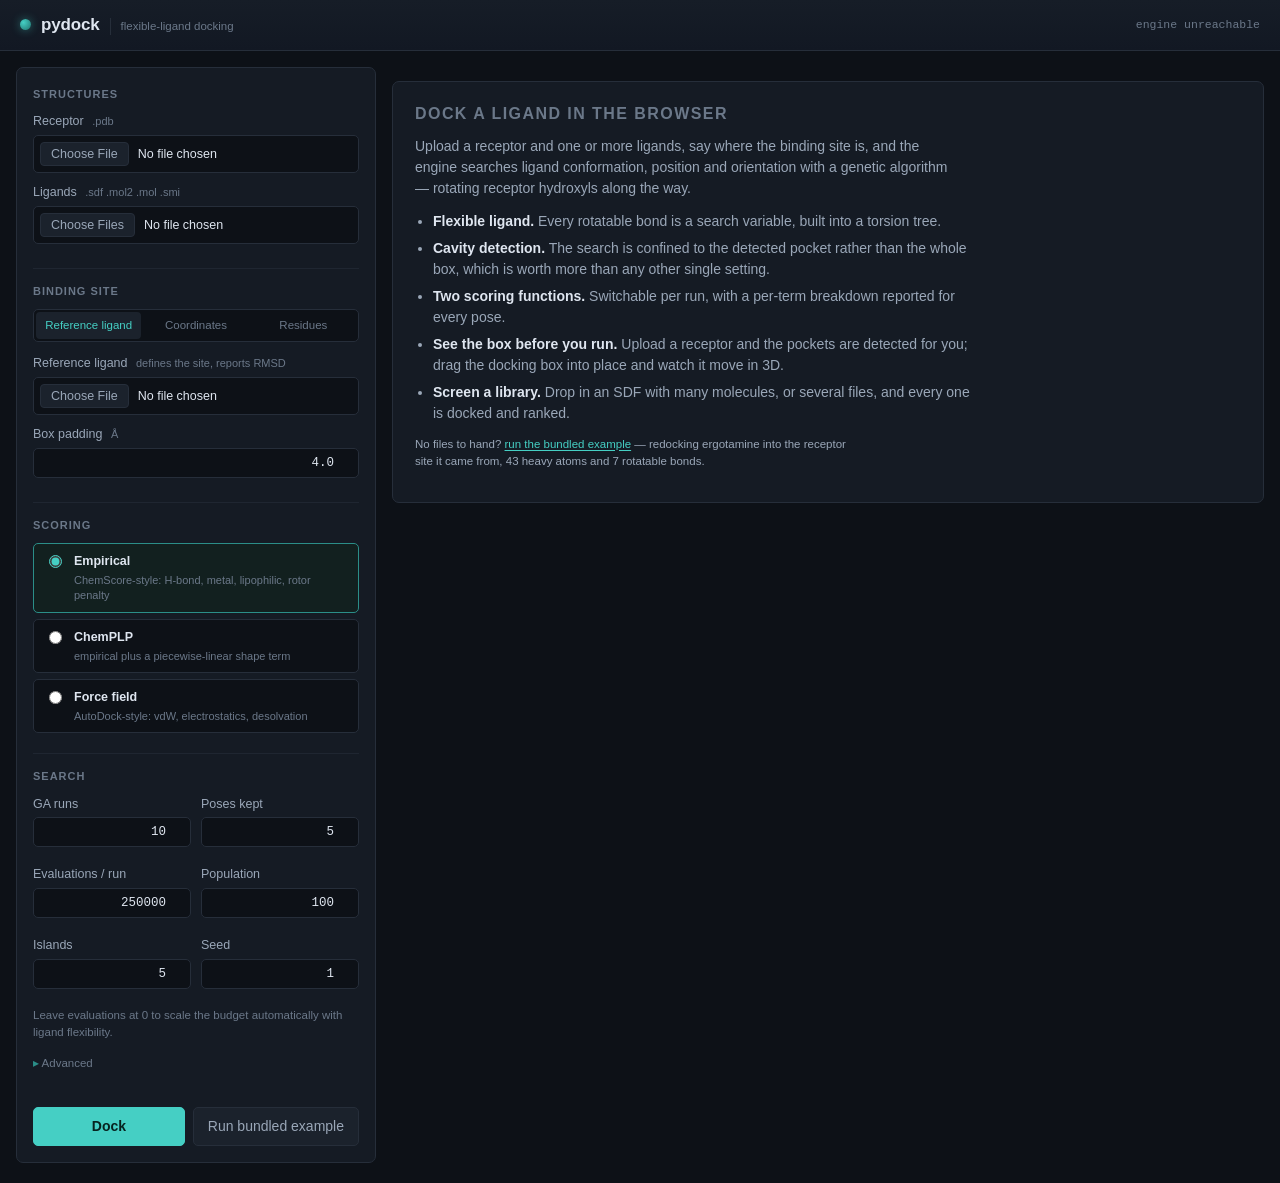
==== pydock_web/static/index.html @ b07956a0 "pydock 0.1.0: docking engine, browser UI and desktop app A from-scratch flexible-ligand docking engi" ====
<!DOCTYPE html>
<html lang="en">
<head>
<meta charset="utf-8">
<meta name="viewport" content="width=device-width, initial-scale=1">
<title>pydock</title>
<link rel="icon" href="favicon.ico">
<link rel="stylesheet" href="style.css">
</head>
<body>

<header class="topbar">
  <div class="brand">
    <span class="mark" aria-hidden="true"></span>
    <h1>pydock</h1>
    <span class="tag">flexible-ligand docking</span>
  </div>
  <div class="env" id="env">checking engine&hellip;</div>
</header>

<main class="layout">

  <!-- ------------------------------------------------ setup ----------- -->
  <aside class="panel setup">
    <form id="form" autocomplete="off">

      <section>
        <h2>Structures</h2>
        <label class="file">
          <span class="lab">Receptor <em>.pdb</em></span>
          <input type="file" name="receptor" accept=".pdb,.ent" required>
        </label>
        <label class="file">
          <span class="lab">Ligands <em>.sdf .mol2 .mol .smi</em></span>
          <input type="file" name="ligands" multiple
                 accept=".sdf,.mol,.mol2,.pdb,.smi,.smiles" required>
        </label>
      </section>

      <section>
        <h2>Binding site</h2>
        <div class="seg" role="tablist" id="siteMode">
          <button type="button" class="on" data-mode="reference">Reference ligand</button>
          <button type="button" data-mode="centre">Coordinates</button>
          <button type="button" data-mode="residues">Residues</button>
        </div>

        <div class="mode" data-mode="reference">
          <label class="file">
            <span class="lab">Reference ligand <em>defines the site, reports RMSD</em></span>
            <input type="file" name="reference"
                   accept=".sdf,.mol,.mol2,.pdb">
          </label>
          <label class="num">
            <span class="lab">Box padding <em>Å</em></span>
            <input type="number" name="padding" value="4.0" step="0.5" min="0" max="15">
          </label>
        </div>

        <div class="mode hidden" data-mode="centre">
          <span class="lab">Box centre <em>Å</em></span>
          <div class="triple">
            <label class="num"><span class="lab">X</span>
              <input type="number" name="centre_x" step="any" value="0"></label>
            <label class="num"><span class="lab">Y</span>
              <input type="number" name="centre_y" step="any" value="0"></label>
            <label class="num"><span class="lab">Z</span>
              <input type="number" name="centre_z" step="any" value="0"></label>
          </div>
          <span class="lab">Box size <em>Å</em></span>
          <div class="triple">
            <label class="num"><span class="lab">W</span>
              <input type="number" name="size_x" step="any" min="6" max="80" value="22"></label>
            <label class="num"><span class="lab">H</span>
              <input type="number" name="size_y" step="any" min="6" max="80" value="22"></label>
            <label class="num"><span class="lab">D</span>
              <input type="number" name="size_z" step="any" min="6" max="80" value="22"></label>
          </div>
          <p class="hint">Upload a receptor and the box appears in the
            <strong>Binding site</strong> panel, where you can drag it into
            place.</p>
        </div>

        <div class="mode hidden" data-mode="residues">
          <label class="num">
            <span class="lab">Residues <em>chain:number, space separated</em></span>
            <input type="text" name="site_residues" placeholder="A:129 A:201 A:330">
          </label>
        </div>
      </section>

      <section>
        <h2>Scoring</h2>
        <div class="radios">
          <label><input type="radio" name="scoring" value="empirical" checked>
            <span><strong>Empirical</strong><em>ChemScore-style: H-bond, metal,
              lipophilic, rotor penalty</em></span></label>
          <label><input type="radio" name="scoring" value="chemplp">
            <span><strong>ChemPLP</strong><em>empirical plus a piecewise-linear
              shape term</em></span></label>
          <label><input type="radio" name="scoring" value="forcefield">
            <span><strong>Force field</strong><em>AutoDock-style: vdW,
              electrostatics, desolvation</em></span></label>
        </div>
      </section>

      <section>
        <h2>Search</h2>
        <div class="grid2">
          <label class="num"><span class="lab">GA runs</span>
            <input type="number" name="n_runs" value="10" min="1" max="50"></label>
          <label class="num"><span class="lab">Poses kept</span>
            <input type="number" name="n_poses" value="5" min="1" max="50"></label>
          <label class="num"><span class="lab">Evaluations / run</span>
            <input type="number" name="n_evals" value="250000" min="0" max="2000000"
                   step="10000" placeholder="auto"></label>
          <label class="num"><span class="lab">Population</span>
            <input type="number" name="pop_size" value="100" min="10" max="500"></label>
          <label class="num"><span class="lab">Islands</span>
            <input type="number" name="n_islands" value="5" min="1" max="20"></label>
          <label class="num"><span class="lab">Seed</span>
            <input type="number" name="seed" value="1" min="0"></label>
        </div>
        <p class="hint">Leave evaluations at 0 to scale the budget
          automatically with ligand flexibility.</p>
        <details>
          <summary>Advanced</summary>
          <div class="checks">
            <label><input type="checkbox" name="detect_cavity" checked>
              Detect the cavity and search only inside it</label>
            <label><input type="checkbox" name="rotate_receptor_oh" checked>
              Let receptor hydroxyls rotate</label>
            <label><input type="checkbox" name="keep_waters">
              Keep crystallographic waters</label>
          </div>
          <label class="num"><span class="lab">Grid spacing <em>Å</em></span>
            <input type="number" name="spacing" value="0.4" step="0.05"
                   min="0.2" max="1.0"></label>
        </details>
      </section>

      <div class="actions">
        <button type="submit" class="primary" id="go">Dock</button>
        <button type="button" id="example">Run bundled example</button>
      </div>
      <p class="err hidden" id="formErr"></p>
    </form>
  </aside>

  <!-- ------------------------------------------------ results --------- -->
  <section class="main">

    <!-- --------------------------------------------- box editor ------- -->
    <div class="panel siteCard hidden" id="siteCard">
      <div class="viewerHead">
        <div class="tabs">
          <strong class="siteTitle">Binding site</strong>
          <span class="muted" id="siteMeta"></span>
        </div>
        <div class="viewOpts">
          <label><input type="checkbox" id="sitePick"> click to centre</label>
          <button type="button" class="ghost" id="siteFitRef" disabled>Fit reference</button>
          <button type="button" class="ghost" id="siteWhole">Whole protein</button>
          <button type="button" class="ghost" id="siteRecentre">Recentre view</button>
        </div>
      </div>

      <div class="pockets" id="pockets"></div>

      <div class="viewerWrap">
        <div id="siteViewer"></div>
        <div class="viewerNote hidden" id="siteNote"></div>
        <div class="legend" id="siteLegend"></div>
      </div>

      <div class="boxControls">
        <div class="axisRow">
          <span class="axisLab">Centre</span>
          <div class="sliders" id="centreSliders"></div>
        </div>
        <div class="axisRow">
          <span class="axisLab">Size</span>
          <div class="sliders" id="sizeSliders"></div>
        </div>
        <p class="boxReadout muted" id="boxReadout"></p>
      </div>
    </div>

    <!-- --------------------------------------------- screening -------- -->
    <div class="panel screenCard hidden" id="screenCard">
      <div class="viewerHead">
        <div class="tabs"><strong class="siteTitle">Screening</strong>
          <span class="muted" id="screenMeta"></span></div>
        <div class="viewOpts">
          <label><input type="checkbox" id="byEfficiency"> rank by ligand efficiency</label>
          <a class="ghost" id="dlRanking" download>Download CSV</a>
        </div>
      </div>
      <div class="tableWrap">
        <table id="screenTable">
          <thead><tr>
            <th>#</th><th>Ligand</th><th>Score</th><th>LE</th>
            <th>Heavy</th><th>Rotors</th><th>Modes</th><th>RMSD</th><th>Time</th>
          </tr></thead>
          <tbody></tbody>
        </table>
      </div>
    </div>

    <div class="panel status hidden" id="statusCard">
      <div class="statusHead">
        <div>
          <span class="dot" id="dot"></span>
          <strong id="statusText">queued</strong>
          <span class="muted" id="statusMeta"></span>
        </div>
        <button type="button" id="cancel" class="ghost hidden">Cancel</button>
      </div>
      <div class="bar"><div class="fill" id="fill"></div></div>
      <pre class="log" id="log" aria-live="polite"></pre>
    </div>

    <div class="panel viewerCard hidden" id="viewerCard">
      <div class="viewerHead">
        <div class="tabs" id="ligTabs"></div>
        <div class="viewOpts">
          <label><input type="checkbox" id="optRef" checked> reference</label>
          <label><input type="checkbox" id="optPocket" checked> pocket</label>
          <label><input type="checkbox" id="optSurface"> surface</label>
          <button type="button" class="ghost" id="reset">Recentre</button>
          <a class="ghost" id="dl" download>Download SDF</a>
        </div>
      </div>
      <div class="viewerWrap">
        <div id="viewer"></div>
        <div class="viewerNote hidden" id="viewerNote"></div>
        <div class="legend" id="legend"></div>
      </div>
      <div class="tableWrap">
        <table id="poseTable">
          <thead><tr>
            <th>Pose</th><th>Score</th><th>RMSD</th><th>Run</th><th>Terms</th>
          </tr></thead>
          <tbody></tbody>
        </table>
      </div>
      <p class="summary muted" id="summary"></p>
    </div>

    <div class="panel intro" id="intro">
      <h2>Dock a ligand in the browser</h2>
      <p>Upload a receptor and one or more ligands, say where the binding site
        is, and the engine searches ligand conformation, position and
        orientation with a genetic algorithm &mdash; rotating receptor
        hydroxyls along the way.</p>
      <ul>
        <li><strong>Flexible ligand.</strong> Every rotatable bond is a search
          variable, built into a torsion tree.</li>
        <li><strong>Cavity detection.</strong> The search is confined to the
          detected pocket rather than the whole box, which is worth more than
          any other single setting.</li>
        <li><strong>Two scoring functions.</strong> Switchable per run, with a
          per-term breakdown reported for every pose.</li>
        <li><strong>See the box before you run.</strong> Upload a receptor and
          the pockets are detected for you; drag the docking box into place
          and watch it move in 3D.</li>
        <li><strong>Screen a library.</strong> Drop in an SDF with many
          molecules, or several files, and every one is docked and ranked.</li>
      </ul>
      <p class="hint">No files to hand? <button type="button" class="link"
        id="example2">run the bundled example</button> &mdash; redocking
        ergotamine into the receptor site it came from, 43 heavy atoms and
        7 rotatable bonds.</p>
    </div>

    <div class="panel jobsCard hidden" id="jobsCard">
      <h2>Recent jobs</h2>
      <ul class="jobs" id="jobs"></ul>
    </div>

  </section>
</main>

<!-- 3Dmol.js is vendored so the app works with no internet access; the CDN
     is only a fallback if the local copy is missing. -->
<script src="vendor/3Dmol-min.js"></script>
<script>
  if (!window.$3Dmol) {
    document.write('<script src="https://3Dmol.org/build/3Dmol-min.js"><\/script>');
  }
</script>
<script src="app.js"></script>
</body>
</html>
---- pydock_web/static/style.css ----
/* pydock -- a dark instrument panel: dense, quiet, numbers in monospace. */

:root {
  --bg: #0d1117;
  --panel: #151b24;
  --panel-2: #1b222c;
  --line: #262e3a;
  --line-soft: #1f2631;
  --ink: #dfe6f0;
  --ink-dim: #9aa7b8;
  --ink-faint: #6b7889;
  --teal: #45cfc4;
  --teal-dim: #2b8e88;
  --amber: #e9a14b;
  --red: #e5705f;
  --green: #6ec98a;
  --mono: ui-monospace, "SF Mono", "JetBrains Mono", Menlo, Consolas, monospace;
  --sans: ui-sans-serif, -apple-system, "Segoe UI", Inter, Roboto, sans-serif;
  --r: 7px;
}

* { box-sizing: border-box; }

html, body {
  margin: 0;
  height: 100%;
  background: var(--bg);
  color: var(--ink);
  font-family: var(--sans);
  font-size: 14px;
  line-height: 1.5;
  -webkit-font-smoothing: antialiased;
}

h1, h2 { font-weight: 600; letter-spacing: -0.01em; }

/* ------------------------------------------------------------ topbar -- */
.topbar {
  display: flex; align-items: center; justify-content: space-between;
  gap: 16px; padding: 12px 20px;
  border-bottom: 1px solid var(--line);
  background: linear-gradient(180deg, #161d27, #121823);
  position: sticky; top: 0; z-index: 20;
}
.brand { display: flex; align-items: baseline; gap: 10px; }
.brand h1 { font-size: 17px; margin: 0; }
.mark {
  width: 11px; height: 11px; border-radius: 50%;
  background: radial-gradient(circle at 32% 32%, var(--teal), var(--teal-dim) 70%, #14403e);
  box-shadow: 0 0 10px rgba(69, 207, 196, .45);
  align-self: center;
}
.tag {
  font-size: 11.5px; color: var(--ink-faint);
  border-left: 1px solid var(--line); padding-left: 10px;
}
.env { font-family: var(--mono); font-size: 11.5px; color: var(--ink-faint); }
.env b { color: var(--ink-dim); font-weight: 500; }

/* ------------------------------------------------------------ layout -- */
.layout {
  display: grid;
  grid-template-columns: minmax(320px, 360px) minmax(0, 1fr);
  gap: 16px; padding: 16px; align-items: start;
  max-width: 1600px; margin: 0 auto;
}
@media (max-width: 950px) {
  .layout { grid-template-columns: 1fr; }
}

.panel {
  background: var(--panel);
  border: 1px solid var(--line);
  border-radius: var(--r);
}
.setup { padding: 4px 16px 16px; position: sticky; top: 64px; }
@media (max-width: 950px) { .setup { position: static; } }
.main { display: flex; flex-direction: column; gap: 16px; min-width: 0; }

/* ------------------------------------------------------------- forms -- */
section { padding: 14px 0; border-bottom: 1px solid var(--line-soft); }
section:last-of-type { border-bottom: 0; }
section h2 {
  font-size: 11px; text-transform: uppercase; letter-spacing: .09em;
  color: var(--ink-faint); margin: 0 0 10px;
}

label.file, label.num { display: block; margin-bottom: 10px; }
.lab { display: block; font-size: 12.5px; color: var(--ink-dim); margin-bottom: 4px; }
.lab em { color: var(--ink-faint); font-style: normal; font-size: 11px; margin-left: 5px; }

input[type=file], input[type=text], input[type=number] {
  width: 100%; background: var(--bg); color: var(--ink);
  border: 1px solid var(--line); border-radius: 5px;
  padding: 7px 9px; font-family: var(--mono); font-size: 12.5px;
}
input[type=number] { text-align: right; }
input[type=file] { font-family: var(--sans); padding: 6px; cursor: pointer; }
input[type=file]::file-selector-button {
  background: var(--panel-2); color: var(--ink-dim);
  border: 1px solid var(--line); border-radius: 4px;
  padding: 4px 10px; margin-right: 9px; cursor: pointer; font: inherit;
}
input:focus-visible {
  outline: none; border-color: var(--teal-dim);
  box-shadow: 0 0 0 2px rgba(69, 207, 196, .16);
}

.triple { display: grid; grid-template-columns: repeat(3, 1fr); gap: 8px; }
.grid2 { display: grid; grid-template-columns: 1fr 1fr; gap: 8px 10px; }
.hint { font-size: 11.5px; color: var(--ink-faint); margin: 8px 0 0; }

.seg { display: flex; gap: 2px; background: var(--bg);
       border: 1px solid var(--line); border-radius: 5px; padding: 2px;
       margin-bottom: 12px; }
.seg button {
  flex: 1; background: transparent; border: 0; border-radius: 4px;
  color: var(--ink-faint); font: inherit; font-size: 11.5px;
  padding: 5px 4px; cursor: pointer;
}
.seg button.on { background: var(--panel-2); color: var(--teal); }
.seg button:hover:not(.on) { color: var(--ink-dim); }

.radios label {
  display: flex; gap: 9px; align-items: flex-start;
  padding: 8px 10px; margin-bottom: 6px;
  border: 1px solid var(--line); border-radius: 5px; cursor: pointer;
  background: var(--bg);
}
.radios label:has(input:checked) {
  border-color: var(--teal-dim); background: #12201f;
}
.radios input { margin-top: 3px; accent-color: var(--teal); }
.radios strong { display: block; font-size: 12.5px; font-weight: 600; }
.radios em {
  display: block; font-style: normal; font-size: 11px;
  color: var(--ink-faint); line-height: 1.4; margin-top: 2px;
}

details { margin-top: 10px; }
summary {
  cursor: pointer; font-size: 11.5px; color: var(--ink-faint);
  padding: 4px 0; list-style: none;
}
summary::marker, summary::-webkit-details-marker { display: none; }
summary::before { content: "▸ "; color: var(--teal-dim); }
details[open] summary::before { content: "▾ "; }
.checks { margin: 8px 0; }
.checks label {
  display: flex; gap: 8px; align-items: flex-start;
  font-size: 12px; color: var(--ink-dim); margin-bottom: 7px; cursor: pointer;
}
.checks input { accent-color: var(--teal); margin-top: 2px; }

.actions { display: flex; gap: 8px; margin-top: 16px; }
button, .ghost {
  font: inherit; cursor: pointer; border-radius: 5px;
  border: 1px solid var(--line); background: var(--panel-2);
  color: var(--ink-dim); padding: 8px 14px;
}
button:hover, .ghost:hover { border-color: var(--ink-faint); color: var(--ink); }
button.primary {
  flex: 1; background: var(--teal); border-color: var(--teal);
  color: #07231f; font-weight: 600;
}
button.primary:hover { background: #5adbd0; }
button.primary:disabled {
  background: var(--panel-2); border-color: var(--line);
  color: var(--ink-faint); cursor: progress; font-weight: 500;
}
button.link {
  background: none; border: 0; padding: 0; color: var(--teal);
  text-decoration: underline; text-underline-offset: 2px;
}
a.ghost { text-decoration: none; display: inline-block; }
.err {
  margin: 12px 0 0; padding: 8px 10px; font-size: 12px;
  color: #ffd9d2; background: #2d1613; border: 1px solid #5d2a22;
  border-radius: 5px; white-space: pre-wrap;
}

/* ------------------------------------------------------------ status -- */
.status { padding: 14px 16px; }
.statusHead {
  display: flex; align-items: center; justify-content: space-between;
  gap: 12px; margin-bottom: 10px;
}
.statusHead strong { font-size: 13px; }
.dot {
  display: inline-block; width: 8px; height: 8px; border-radius: 50%;
  background: var(--ink-faint); margin-right: 7px; vertical-align: 1px;
}
.dot.run { background: var(--teal); animation: pulse 1.3s ease-in-out infinite; }
.dot.done { background: var(--green); }
.dot.fail { background: var(--red); }
@keyframes pulse { 50% { opacity: .3; } }
.muted { color: var(--ink-faint); font-size: 12px; font-family: var(--mono); }
.bar {
  height: 4px; background: var(--bg); border-radius: 3px; overflow: hidden;
  border: 1px solid var(--line-soft);
}
.fill {
  height: 100%; width: 0; border-radius: 3px;
  background: linear-gradient(90deg, var(--teal-dim), var(--teal));
  transition: width .35s ease;
}
.log {
  margin: 12px 0 0; padding: 10px 11px; max-height: 190px; overflow: auto;
  background: var(--bg); border: 1px solid var(--line-soft); border-radius: 5px;
  font-family: var(--mono); font-size: 11.5px; line-height: 1.6;
  color: var(--ink-dim); white-space: pre-wrap; word-break: break-word;
}

/* ------------------------------------------------------------ viewer -- */
.viewerCard { overflow: hidden; }
.viewerHead {
  display: flex; align-items: center; justify-content: space-between;
  gap: 12px; padding: 10px 14px; border-bottom: 1px solid var(--line);
  flex-wrap: wrap;
}
.tabs { display: flex; gap: 4px; flex-wrap: wrap; }
.tabs button {
  padding: 4px 10px; font-size: 12px; background: var(--bg);
}
.tabs button.on { background: var(--panel-2); color: var(--teal); border-color: var(--teal-dim); }
.viewOpts { display: flex; align-items: center; gap: 10px; flex-wrap: wrap; }
.viewOpts label {
  font-size: 11.5px; color: var(--ink-faint); display: flex;
  align-items: center; gap: 5px; cursor: pointer;
}
.viewOpts input { accent-color: var(--teal); }
.viewOpts .ghost { padding: 4px 10px; font-size: 11.5px; }

.viewerWrap { position: relative; background: #090d13; }
#viewer { width: 100%; height: 440px; position: relative; }
@media (max-width: 700px) { #viewer { height: 320px; } }
.viewerNote {
  position: absolute; inset: 0; display: grid; place-items: center;
  padding: 24px; text-align: center; color: var(--ink-faint); font-size: 12.5px;
}
.legend {
  position: absolute; left: 12px; bottom: 10px; display: flex; gap: 14px;
  font-family: var(--mono); font-size: 11px; color: var(--ink-faint);
  pointer-events: none; text-shadow: 0 1px 3px #000;
}
.legend i { display: inline-block; width: 9px; height: 2.5px; margin-right: 5px;
            vertical-align: 3px; border-radius: 2px; }

/* --------------------------------------------------------- box editor -- */
.siteTitle { font-size: 13px; color: var(--ink); margin-right: 8px; }
#siteViewer { width: 100%; height: 380px; position: relative; }
@media (max-width: 700px) { #siteViewer { height: 300px; } }

.pockets {
  display: flex; gap: 6px; padding: 10px 14px; flex-wrap: wrap;
  border-bottom: 1px solid var(--line-soft); align-items: center;
}
.pockets .plab {
  font-size: 10.5px; text-transform: uppercase; letter-spacing: .08em;
  color: var(--ink-faint); margin-right: 2px;
}
.pockets button {
  padding: 4px 11px; font-size: 11.5px; background: var(--bg);
  font-family: var(--mono);
}
.pockets button.on { background: #12201f; color: var(--teal); border-color: var(--teal-dim); }
.pockets .pvol { color: var(--ink-faint); margin-left: 6px; }
.pockets button.on .pvol { color: var(--teal-dim); }
.pockets .scanning { font-size: 11.5px; color: var(--ink-faint); }

.boxControls { padding: 12px 14px; border-top: 1px solid var(--line); }
.axisRow { display: flex; align-items: center; gap: 12px; margin-bottom: 9px; }
.axisLab {
  width: 48px; flex: none; font-size: 10.5px; text-transform: uppercase;
  letter-spacing: .08em; color: var(--ink-faint);
}
.sliders { display: grid; grid-template-columns: repeat(3, 1fr); gap: 10px; flex: 1; }
@media (max-width: 640px) { .sliders { grid-template-columns: 1fr; } }
.sliderCell { display: flex; align-items: center; gap: 7px; }
.sliderCell span {
  width: 11px; flex: none; font-family: var(--mono); font-size: 11px;
  color: var(--ink-faint);
}
.sliderCell input[type=range] {
  flex: 1; accent-color: var(--teal); height: 3px; min-width: 0;
}
.sliderCell output {
  width: 52px; flex: none; text-align: right; font-family: var(--mono);
  font-size: 11.5px; color: var(--ink-dim);
}
.boxReadout { margin: 4px 0 0; font-size: 11.5px; }
.boxReadout b { color: var(--ink-dim); font-weight: 500; }
.boxReadout .warn { color: var(--amber); }

/* --------------------------------------------------------- screening -- */
.screenCard tbody tr.on td:first-child { box-shadow: inset 2px 0 0 var(--teal); }
.screenCard td.name { font-family: var(--sans); color: var(--ink); max-width: 240px;
                      overflow: hidden; text-overflow: ellipsis; }
.screenCard .best { color: var(--teal); }

.tableWrap { overflow-x: auto; border-top: 1px solid var(--line); }
table { width: 100%; border-collapse: collapse; font-size: 12.5px; }
th {
  text-align: left; font-size: 10.5px; text-transform: uppercase;
  letter-spacing: .08em; color: var(--ink-faint); font-weight: 500;
  padding: 9px 14px; border-bottom: 1px solid var(--line); white-space: nowrap;
}
td { padding: 8px 14px; border-bottom: 1px solid var(--line-soft);
     font-family: var(--mono); font-size: 12px; white-space: nowrap; }
tbody tr { cursor: pointer; }
tbody tr:hover { background: var(--panel-2); }
tbody tr.on { background: #13211f; }
tbody tr.on td:first-child { box-shadow: inset 2px 0 0 var(--teal); }
td.terms { color: var(--ink-faint); font-size: 11px; white-space: normal; }
td .good { color: var(--green); }
td .bad { color: var(--amber); }
.summary { padding: 10px 14px; margin: 0; }

/* -------------------------------------------------------------- intro -- */
.intro { padding: 20px 22px; }
.intro h2 { font-size: 16px; margin: 0 0 10px; }
.intro p { color: var(--ink-dim); margin: 0 0 12px; max-width: 70ch; }
.intro ul { margin: 0 0 12px; padding-left: 18px; color: var(--ink-dim); }
.intro li { margin-bottom: 6px; max-width: 70ch; }
.intro strong { color: var(--ink); }

.jobsCard { padding: 14px 16px; }
.jobsCard h2 { font-size: 11px; text-transform: uppercase;
               letter-spacing: .09em; color: var(--ink-faint); margin: 0 0 10px; }
.jobs { list-style: none; margin: 0; padding: 0; }
.jobs li {
  display: flex; align-items: center; gap: 10px; padding: 7px 0;
  border-bottom: 1px solid var(--line-soft); font-size: 12px;
}
.jobs li:last-child { border-bottom: 0; }
.jobs .jid { font-family: var(--mono); color: var(--ink-faint); }
.jobs .jname { flex: 1; color: var(--ink-dim); overflow: hidden;
               text-overflow: ellipsis; white-space: nowrap; }
.jobs .jst { font-family: var(--mono); font-size: 11px; }
.jobs button { padding: 3px 9px; font-size: 11px; }

.hidden { display: none !important; }
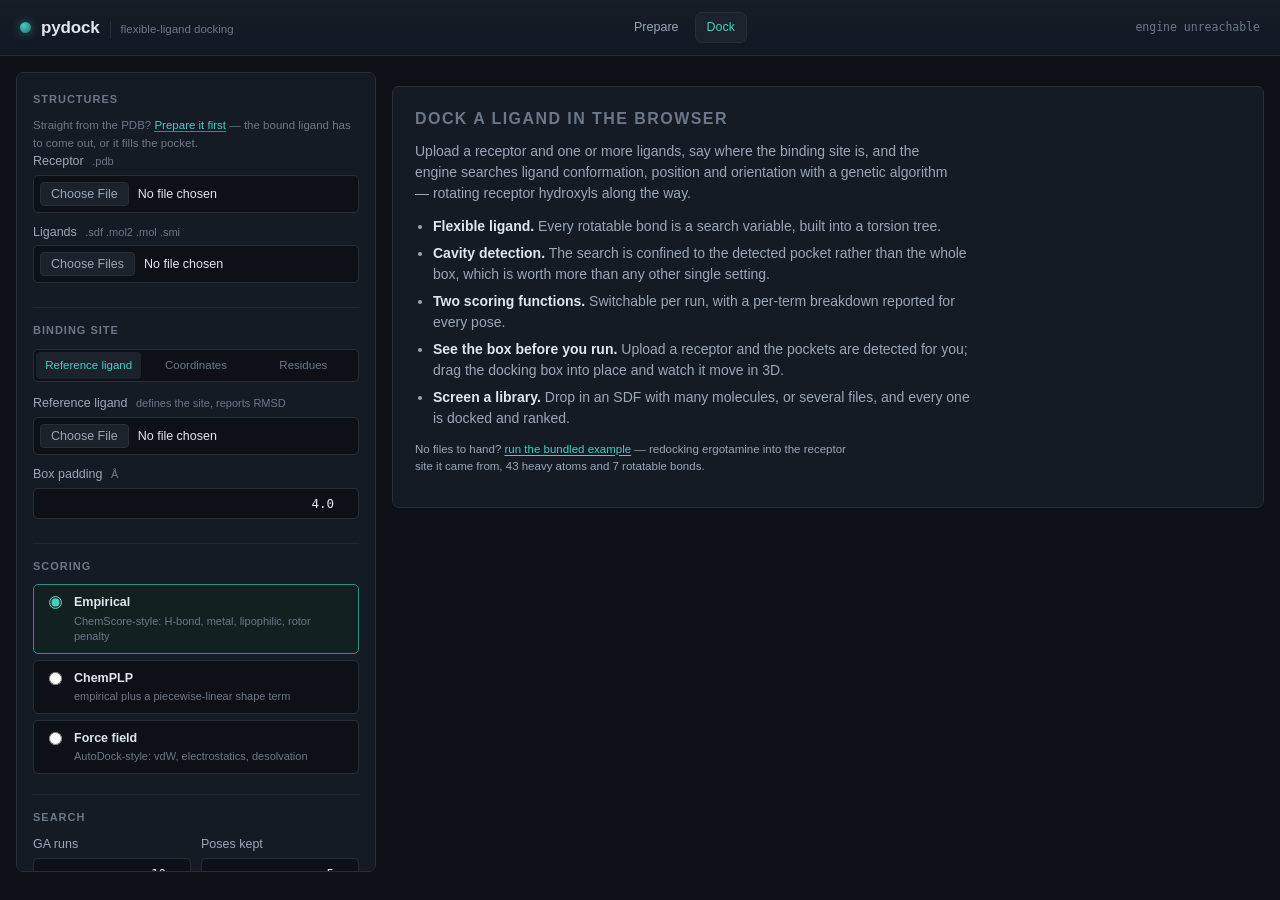
==== commit a365ce18: "Add a structure-preparation page: split a complex into docking inputs A PDB entry is not a receptor." ====
--- a/pydock_web/static/index.html
+++ b/pydock_web/static/index.html
@@ -6,6 +6,7 @@
 <title>pydock</title>
 <link rel="icon" href="favicon.ico">
 <link rel="stylesheet" href="style.css">
+<link rel="stylesheet" href="prepare.css">
 </head>
 <body>
 
@@ -15,6 +16,10 @@
     <h1>pydock</h1>
     <span class="tag">flexible-ligand docking</span>
   </div>
+  <nav class="nav">
+    <a href="prepare.html">Prepare</a>
+    <a href="index.html" class="here">Dock</a>
+  </nav>
   <div class="env" id="env">checking engine&hellip;</div>
 </header>
 
@@ -24,8 +29,21 @@
   <aside class="panel setup">
     <form id="form" autocomplete="off">
 
+      <section id="preparedCard" class="hidden">
+        <div class="warn good" id="preparedNote"></div>
+        <label class="check">
+          <input type="checkbox" id="prepRedock">
+          <span>Also redock the extracted ligand
+            <em>checks the setup</em></span>
+        </label>
+      </section>
+
       <section>
         <h2>Structures</h2>
+        <p class="hint">
+          Straight from the PDB? <a href="prepare.html">Prepare it first</a> —
+          the bound ligand has to come out, or it fills the pocket.
+        </p>
         <label class="file">
           <span class="lab">Receptor <em>.pdb</em></span>
           <input type="file" name="receptor" accept=".pdb,.ent" required>
--- a/pydock_web/static/prepare.css
+++ b/pydock_web/static/prepare.css
@@ -0,0 +1,128 @@
+/* Only what the preparation page adds; everything else is style.css. */
+
+.nav { display: flex; gap: 4px; font-size: 12.5px; }
+.nav a {
+  color: var(--ink-dim); text-decoration: none;
+  padding: 5px 11px; border-radius: var(--r);
+  border: 1px solid transparent;
+}
+.nav a:hover { color: var(--ink); background: var(--panel-2); }
+.nav a.here {
+  color: var(--teal); border-color: var(--line);
+  background: var(--panel-2);
+}
+
+/* ------------------------------------------------------- ligand picks -- */
+.picks { list-style: none; margin: 0; padding: 0; }
+.picks li { margin-bottom: 5px; }
+.picks button {
+  width: 100%; text-align: left; cursor: pointer;
+  display: flex; align-items: baseline; gap: 8px;
+  padding: 7px 9px;
+  background: var(--panel-2); color: var(--ink);
+  border: 1px solid var(--line); border-radius: var(--r);
+  font-family: var(--sans); font-size: 12.5px;
+}
+.picks button:hover { border-color: var(--teal-dim); }
+.picks button[aria-pressed="true"] {
+  border-color: var(--teal);
+  box-shadow: inset 0 0 0 1px var(--teal-dim);
+}
+.picks .name { font-family: var(--mono); color: var(--ink); }
+.picks .meta {
+  margin-left: auto; font-family: var(--mono);
+  font-size: 11px; color: var(--ink-faint);
+}
+.picks button[aria-pressed="true"] .name { color: var(--teal); }
+
+/* --------------------------------------------------------- the rest ---- */
+.check { display: flex; align-items: center; gap: 8px; margin: 7px 0; font-size: 12.5px; }
+.check input { accent-color: var(--teal); }
+.check em { font-family: var(--mono); font-size: 11px; color: var(--ink-faint); font-style: normal; }
+.hint.indent { margin: -2px 0 10px 22px; }
+
+#smiles {
+  width: 100%; box-sizing: border-box; margin: 2px 0 6px;
+  padding: 7px 9px;
+  background: var(--panel-2); color: var(--ink);
+  border: 1px solid var(--line); border-radius: var(--r);
+  font-family: var(--mono); font-size: 12px;
+}
+#smiles:focus { outline: none; border-color: var(--teal-dim); }
+
+.files { display: flex; flex-direction: column; gap: 5px; margin: 8px 0 12px; }
+.files a {
+  display: flex; align-items: baseline; gap: 8px;
+  padding: 7px 9px; text-decoration: none;
+  background: var(--panel-2); color: var(--ink);
+  border: 1px solid var(--line); border-radius: var(--r);
+  font-size: 12.5px;
+}
+.files a:hover { border-color: var(--teal-dim); color: var(--teal); }
+.files a .what { font-family: var(--mono); }
+.files a .size { margin-left: auto; font-family: var(--mono); font-size: 11px; color: var(--ink-faint); }
+
+.placeholder {
+  position: absolute; inset: 0; margin: 0;
+  display: flex; align-items: center; justify-content: center;
+  color: var(--ink-faint); font-size: 13px; pointer-events: none;
+}
+
+/* On the docking page the viewer is one card among several and the legend
+   floats inside it; here the viewer is the whole point, so it fills the
+   column and the legend sits under it as a normal bar. Both properties have
+   to be reset, or the absolute positioning from style.css survives and the
+   legend lands on top of the sidebar. */
+#viewer {
+  height: calc(100vh - 168px);
+  min-height: 420px;
+  position: relative;
+}
+@media (max-width: 950px) { #viewer { height: 60vh; } }
+
+.legend {
+  position: static; pointer-events: auto; text-shadow: none;
+  font-family: var(--sans);
+  display: flex; flex-wrap: wrap; gap: 14px;
+  padding: 8px 12px; border-top: 1px solid var(--line);
+  font-size: 11.5px; color: var(--ink-faint);
+}
+.legend span { display: flex; align-items: center; gap: 6px; }
+.legend i {
+  width: 9px; height: 9px; border-radius: 50%; display: inline-block;
+  margin-right: 0; vertical-align: baseline;
+}
+
+.warn {
+  margin: 8px 0 0; padding: 8px 10px;
+  border: 1px solid var(--line); border-left: 2px solid var(--amber);
+  border-radius: var(--r);
+  background: var(--panel-2);
+  font-size: 12px; color: var(--ink-dim);
+}
+.warn.good { border-left-color: var(--green); }
+
+/* The browser's default link blue is close to unreadable on this
+   background, and these links sit inside explanatory text. */
+.hint a, .warn a, .intro a {
+  color: var(--teal); text-decoration: none;
+  border-bottom: 1px solid var(--teal-dim);
+}
+.hint a:hover, .warn a:hover, .intro a:hover { border-bottom-color: var(--teal); }
+
+/* The handoff is an anchor so it can be opened in a new tab, but it should
+   look like the primary button it sits in place of. */
+a.primary {
+  flex: 1; text-align: center; text-decoration: none;
+  border-radius: 5px; padding: 8px 14px;
+  background: var(--teal); border: 1px solid var(--teal);
+  color: #07231f; font-weight: 600; font: inherit;
+}
+a.primary { font-weight: 600; }
+a.primary:hover { background: #5adbd0; }
+
+/* Keep the structure on screen while the long panel is scrolled. */
+@media (min-width: 951px) {
+  .layout > .setup { max-height: calc(100vh - 100px); overflow-y: auto; }
+  .layout > .main { position: sticky; top: 16px; }
+}
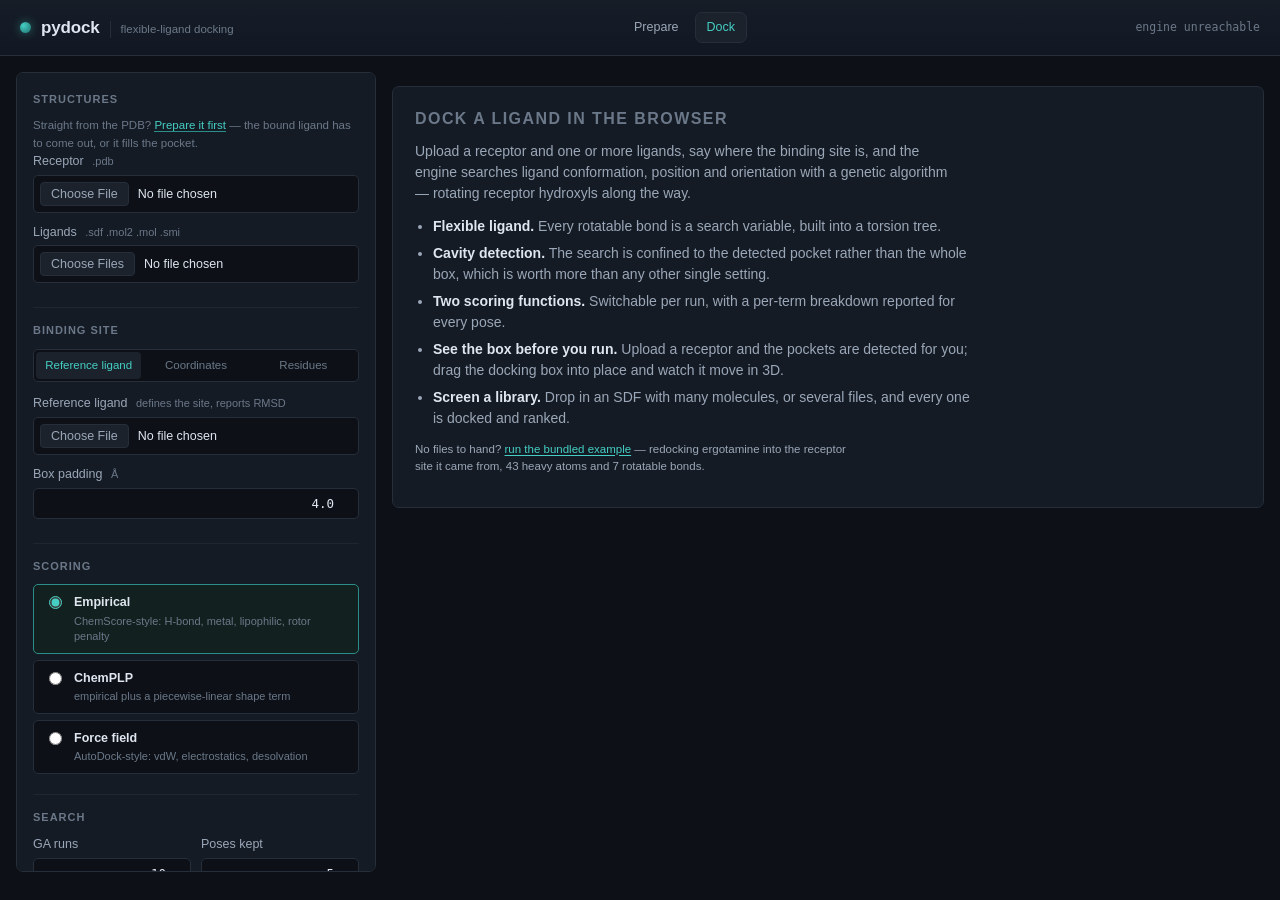
==== commit d4760fce: "Replace supplied receptor hydrogens, and warn about an unprepared complex Two quiet failures that pr" ====
--- a/pydock_web/static/index.html
+++ b/pydock_web/static/index.html
@@ -170,6 +170,7 @@
 
     <!-- --------------------------------------------- box editor ------- -->
     <div class="panel siteCard hidden" id="siteCard">
+      <div class="siteWarnings hidden" id="siteWarnings"></div>
       <div class="viewerHead">
         <div class="tabs">
           <strong class="siteTitle">Binding site</strong>
--- a/pydock_web/static/prepare.css
+++ b/pydock_web/static/prepare.css
@@ -126,3 +126,6 @@
   .layout > .setup { max-height: calc(100vh - 100px); overflow-y: auto; }
   .layout > .main { position: sticky; top: 16px; }
 }
+
+.siteWarnings { padding: 12px 14px 2px; }
+.siteWarnings .warn { margin: 0 0 10px; border-left-color: var(--amber); }
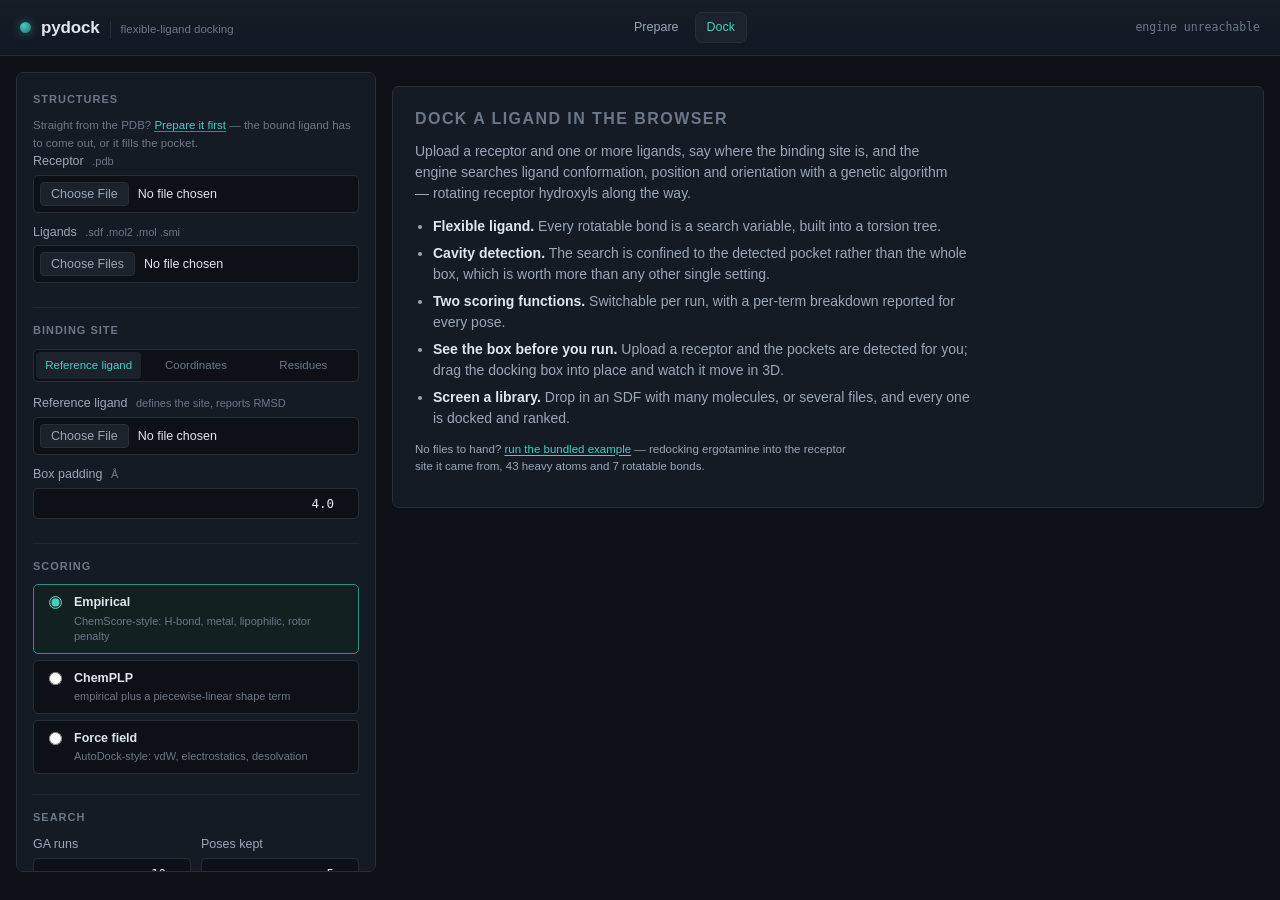
==== commit 00d60780: "Let the docked pose be saved together with the protein Reported: docking finishes and there is no wa" ====
--- a/pydock_web/static/index.html
+++ b/pydock_web/static/index.html
@@ -247,7 +247,10 @@
           <label><input type="checkbox" id="optPocket" checked> pocket</label>
           <label><input type="checkbox" id="optSurface"> surface</label>
           <button type="button" class="ghost" id="reset">Recentre</button>
-          <a class="ghost" id="dl" download>Download SDF</a>
+          <a class="ghost" id="dl" download>Poses (SDF)</a>
+          <a class="ghost" id="dlComplex" download>Pose + protein (PDB)</a>
+          <a class="ghost" id="dlReceptor" download>Protein (PDB)</a>
+          <a class="ghost" id="dlBundle" download>Everything (ZIP)</a>
         </div>
       </div>
       <div class="viewerWrap">
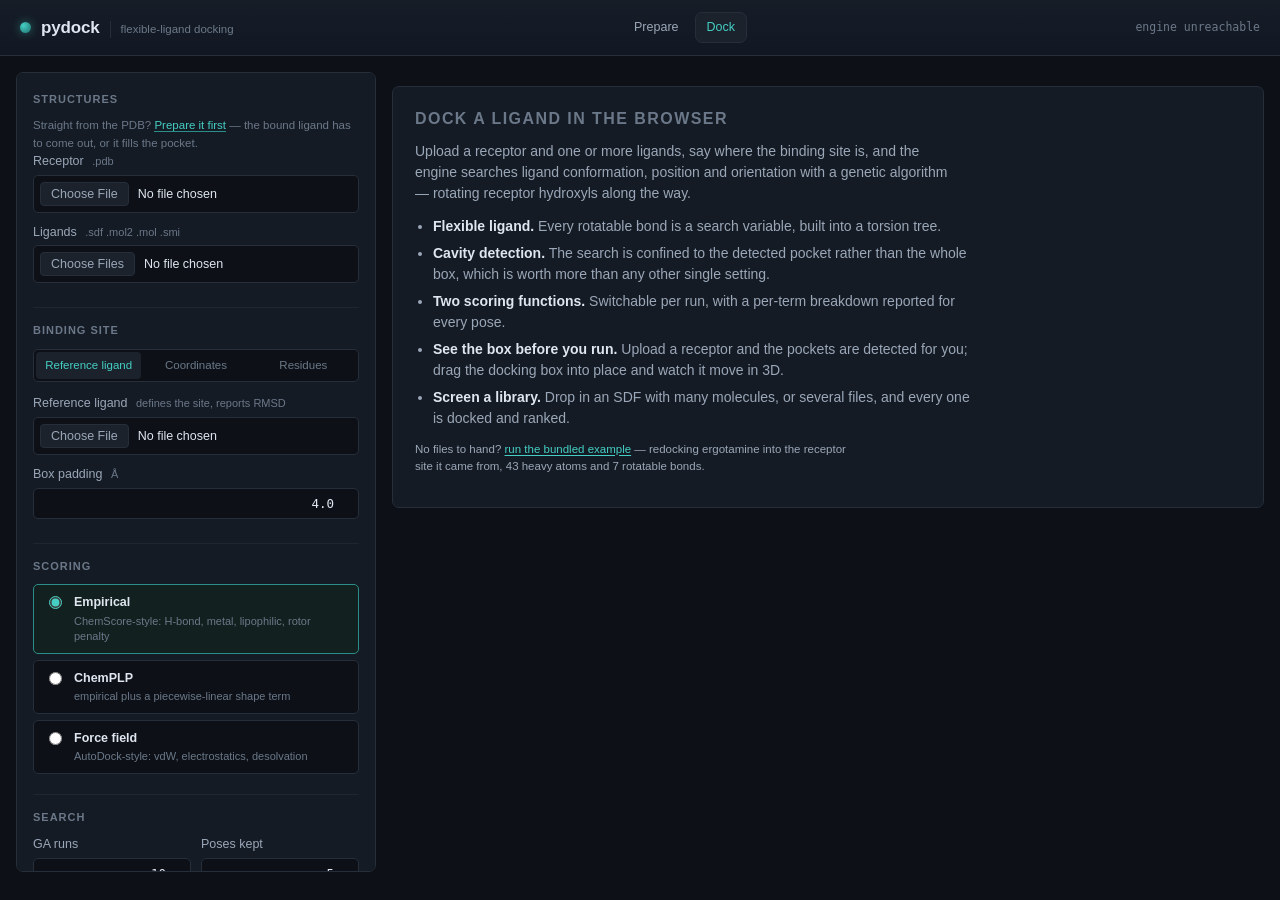
==== commit bdc8d003: "Save prepared files and results into a folder on this computer Asked for: the split files should be " ====
--- a/pydock_web/static/index.html
+++ b/pydock_web/static/index.html
@@ -251,6 +251,7 @@
           <a class="ghost" id="dlComplex" download>Pose + protein (PDB)</a>
           <a class="ghost" id="dlReceptor" download>Protein (PDB)</a>
           <a class="ghost" id="dlBundle" download>Everything (ZIP)</a>
+          <button type="button" class="ghost" id="saveJob">Save to computer…</button>
         </div>
       </div>
       <div class="viewerWrap">
--- a/pydock_web/static/prepare.css
+++ b/pydock_web/static/prepare.css
@@ -129,3 +129,18 @@
 
 .siteWarnings { padding: 12px 14px 2px; }
 .siteWarnings .warn { margin: 0 0 10px; border-left-color: var(--amber); }
+
+.saveRow { margin: 14px 0 4px; padding-top: 12px; border-top: 1px solid var(--line); }
+.saveLine { display: flex; gap: 6px; margin: 4px 0 6px; }
+.saveLine input {
+  flex: 1; min-width: 0; padding: 7px 9px;
+  background: var(--panel-2); color: var(--ink);
+  border: 1px solid var(--line); border-radius: var(--r);
+  font-family: var(--mono); font-size: 11.5px;
+}
+.saveLine input:focus { outline: none; border-color: var(--teal-dim); }
+.saveLine button { white-space: nowrap; }
+.savedPath {
+  font-family: var(--mono); font-size: 11px; color: var(--ink-dim);
+  word-break: break-all;
+}
